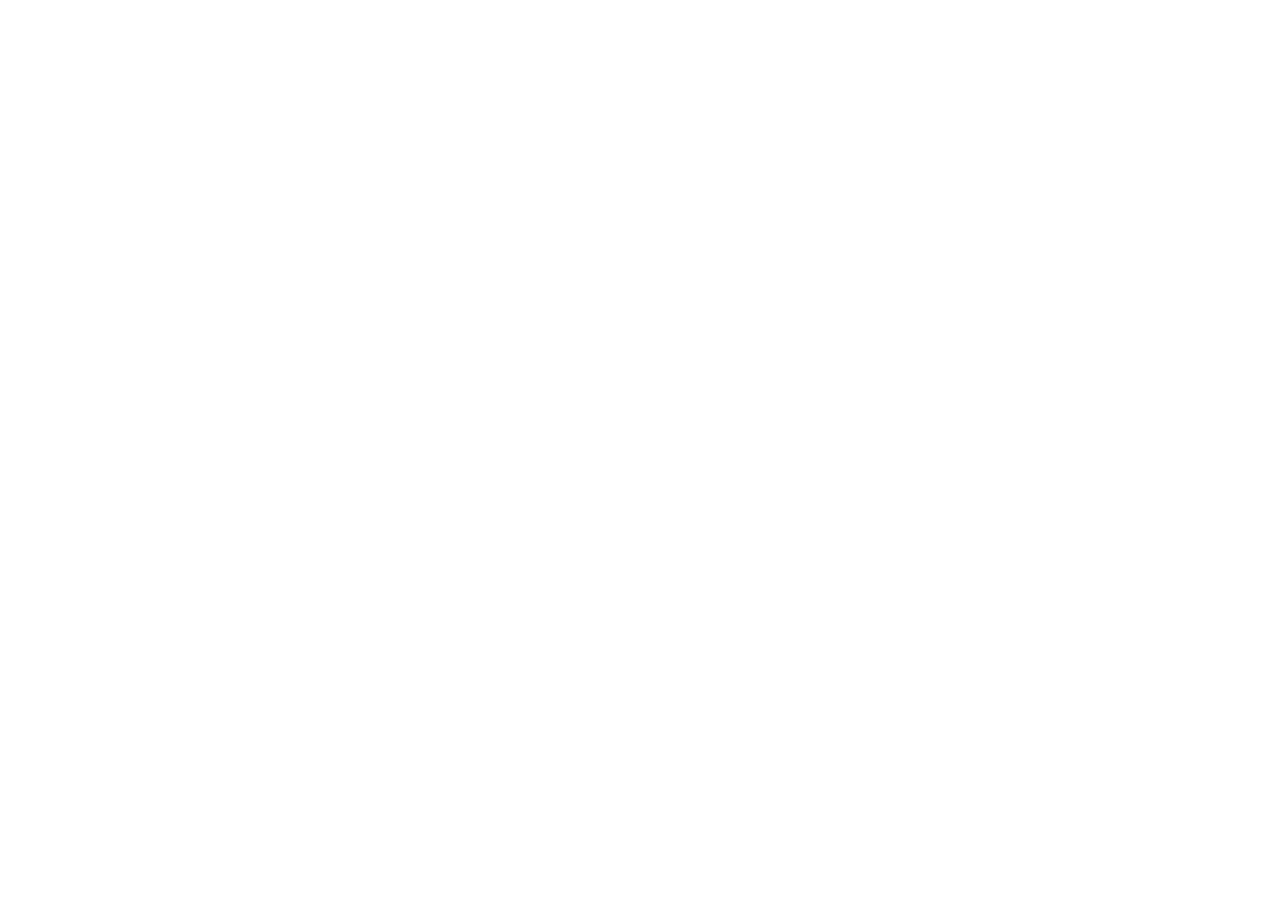
==== Index.html @ 45495340 "Inicialização do repositório com a criação do html e css da página inicial" ====
<!DOCTYPE html>
<html lang="PT-BR">
<head>
    <meta charset="UTF-8">
    <meta name="viewport" content="width=device-width, initial-scale=1.0">
    <title>Urbaniza</title>
</head>
<body>
    
</body>
</html>
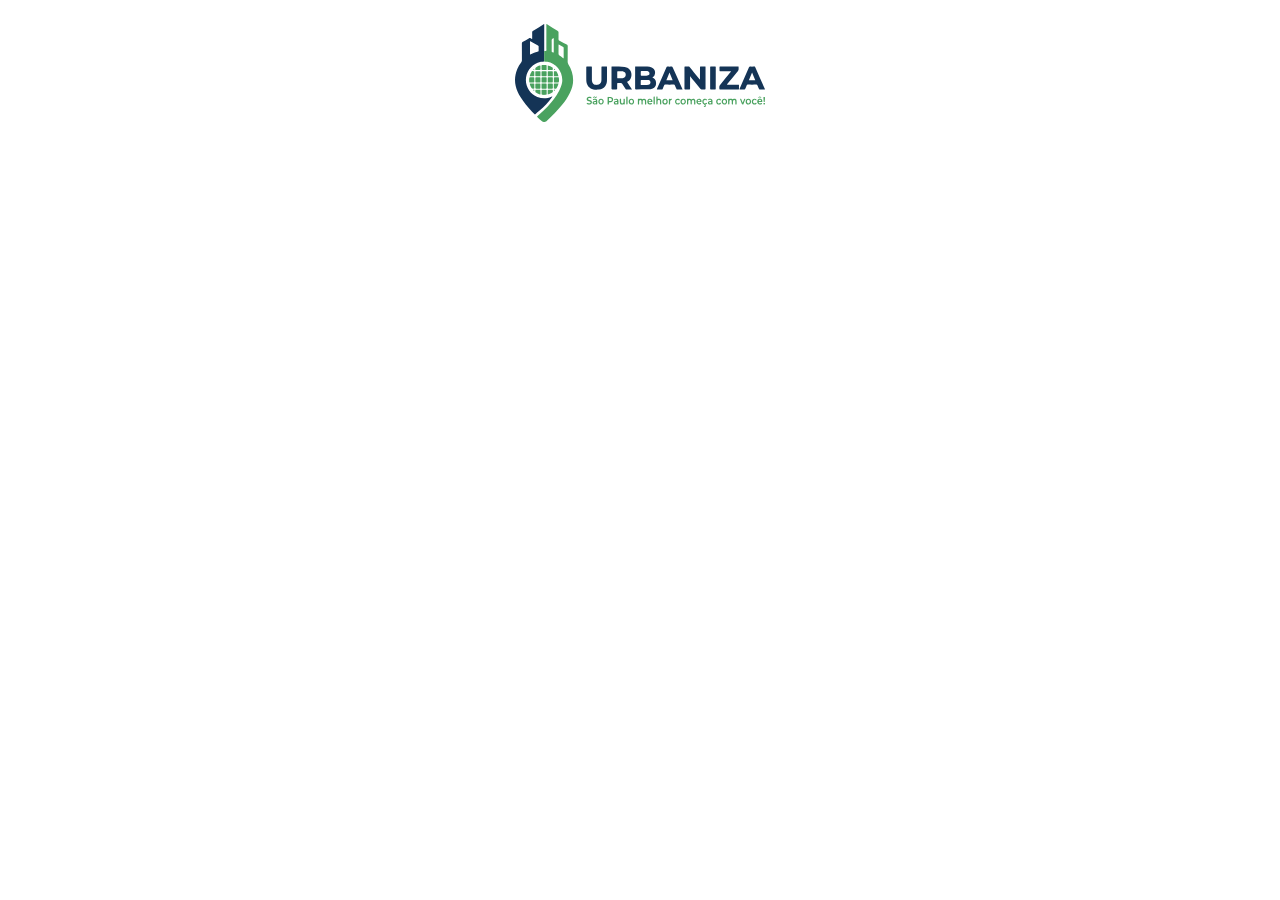
==== commit 42509789: "Adição do logo e responsividade para dispositivos móveis" ====
--- a/Index.html
+++ b/Index.html
@@ -4,8 +4,12 @@
     <meta charset="UTF-8">
     <meta name="viewport" content="width=device-width, initial-scale=1.0">
     <title>Urbaniza</title>
+    <link rel="stylesheet" href="Style.css">
 </head>
 <body>
+    <header>
+        <img src="./assets/Logo.svg" alt="Logo da Urbaniza" class="logo">   
+    </header>
     
 </body>
-</html>+</html> 
--- a/Style.css
+++ b/Style.css
@@ -0,0 +1,33 @@
+* {
+  box-sizing: border-box;
+}
+
+body {
+  margin: 0;
+  font-family: Arial, sans-serif;
+}
+
+header {
+  width: 100%;
+  display: flex;
+  justify-content: center;
+  align-items: center;
+  padding: 24px 16px;
+}
+
+.logo {
+  display: block;
+  width: 250px;
+  max-width: 100%;
+  height: auto;
+}
+
+@media (max-width: 600px) {
+  header {
+    padding: 16px;
+  }
+
+  .logo {
+    width: 200px;
+  }
+}
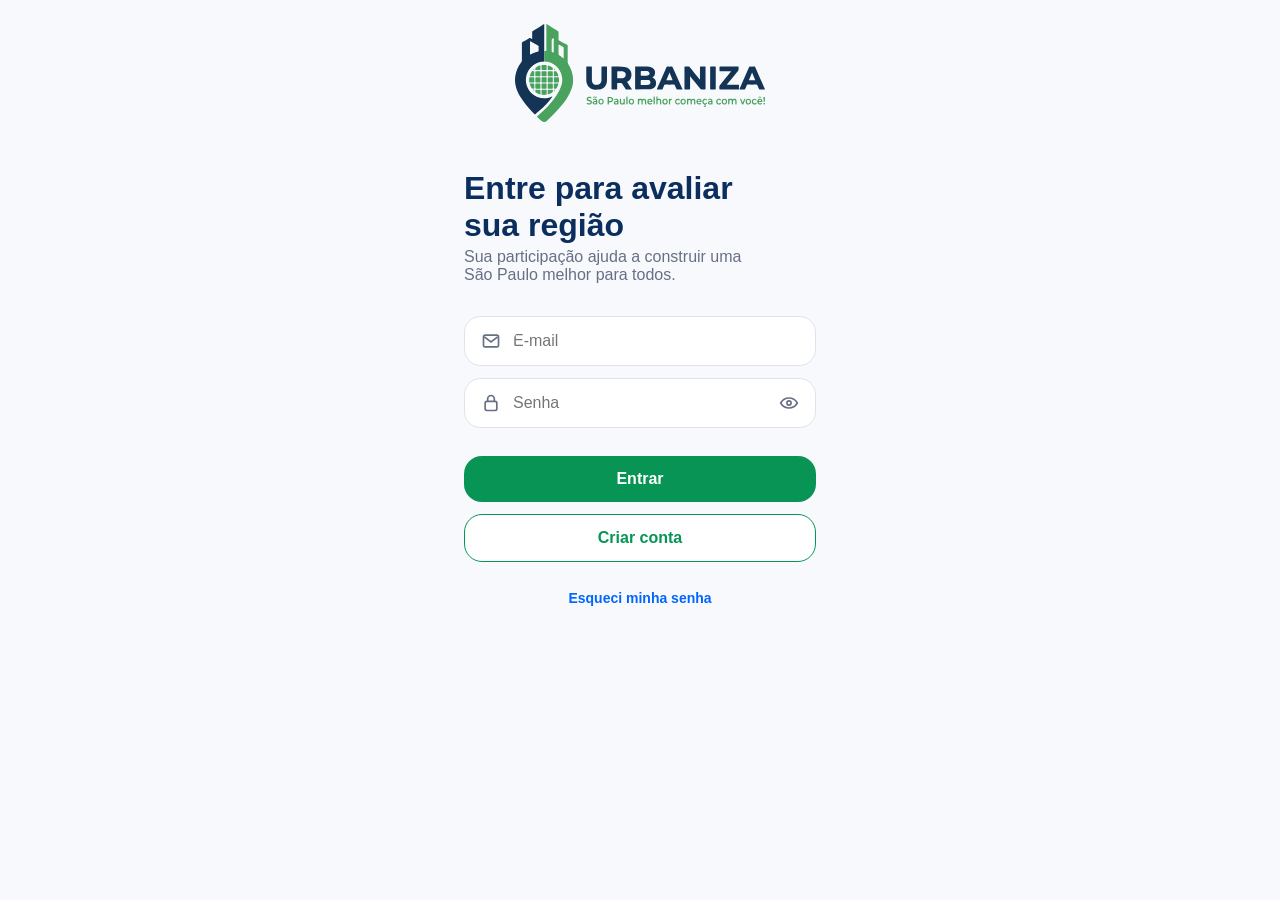
==== commit 576b5286: "Pagina de Longin com html e css finalizados" ====
--- a/Index.html
+++ b/Index.html
@@ -10,6 +10,32 @@
     <header>
         <img src="./assets/Logo.svg" alt="Logo da Urbaniza" class="logo">   
     </header>
+
+    <main>
+        <h1>Entre para avaliar <br>sua região</h1>
+        <p>
+            Sua participação ajuda a construir uma <br>São Paulo melhor para todos.
+        </p>
+        <form>
+            <div class="campo">
+                <img src="./assets/Email.svg" alt="" class="icone">
+                <input type="text" name="email" placeholder="E-mail" arial-label="E-mail" required>
+            </div>
+            
+            <div class="campo">
+                <img src="./assets/Cadeado.svg" alt="" class="icone">
+                <input type="password" name="senha" placeholder="Senha" arial-label="Senha" required>
+                <button type="button" class="mostrar-senha" aria-label="Mostrar senha">
+                <img src="./assets/Olho.svg" alt="" class="icone">
+  </button>
+            </div>
+            <button type="submit">Entrar</button>
+            <a href="Cadastro.html" class="criar-conta">Criar conta</a>
+            <a href="RecuperarSenha.html" class="recuperar-senha">Esqueci minha senha</a>
+        </form>
+
+
+    </main>
     
 </body>
 </html> 
--- a/Style.css
+++ b/Style.css
@@ -5,6 +5,7 @@
 body {
   margin: 0;
   font-family: Arial, sans-serif;
+  background-color: #F7F9FC;  
 }
 
 header {
@@ -22,6 +23,121 @@
   height: auto;
 }
 
+main{
+  width: 100%;
+  max-width: 400px;
+  margin: 0 auto;
+  padding: 24px;
+  text-align: center;
+}
+
+main h1,
+main p {
+  text-align: left;
+}
+
+main h1 {
+  margin-top: 0;
+  margin-bottom: 4px;
+  color: #0B2E5F;
+}
+
+main p {
+  margin-top: 0;
+  margin-bottom: 32px;
+  color: #667085;
+}
+
+form {
+  display: flex;
+  flex-direction: column;
+  gap: 12px;
+}
+
+input{
+  width: 100%;
+  padding: 14px 16px;
+  border: 1px solid #ccc;
+  border-radius: 16px;
+  background-color: white;
+  font-size: 16px;
+}
+
+form button[type="submit"] {
+  padding: 14px;
+  border: none;
+  border-radius: 18px;
+  background-color: #079455;
+  color: white;
+  font-size: 16px;
+  font-weight: bold;
+  cursor: pointer;
+  margin-top: 16px;
+}
+
+.criar-conta{
+  display: block;
+  padding: 14px;
+  border: 1px solid #079455;
+  border-radius: 18px;
+  color: #079455;
+  background-color: white;
+  text-align: center;
+  text-decoration: none;
+  font-weight: bold;
+  
+}
+
+.recuperar-senha {
+  display: block;
+  margin-top: 16px;
+  color: #0066ff;
+  font-size: 14px;
+  text-align: center;
+  text-decoration: none;
+  font-weight: bold;
+}
+
+.campo {
+  display: flex;
+  align-items: center;
+  gap: 12px;
+  padding: 14px 16px;
+  border: 1px solid #dfe3eb;
+  border-radius: 16px;
+  background-color: white;
+}
+
+.icone {
+  width: 20px;
+  height: 20px;
+  flex-shrink: 0;
+}
+
+.campo input {
+  flex: 1;
+  min-width: 0;
+  padding: 0;
+  border: none;
+  background: transparent;
+  font-size: 16px;
+}
+
+.campo:focus-within {
+  border-color: #009653;
+}
+
+.mostrar-senha {
+  display: flex;
+  align-items: center;
+  padding: 0;
+  border: none;
+  background: transparent;
+  cursor: pointer;
+}
+
+
+
 @media (max-width: 600px) {
   header {
     padding: 16px;
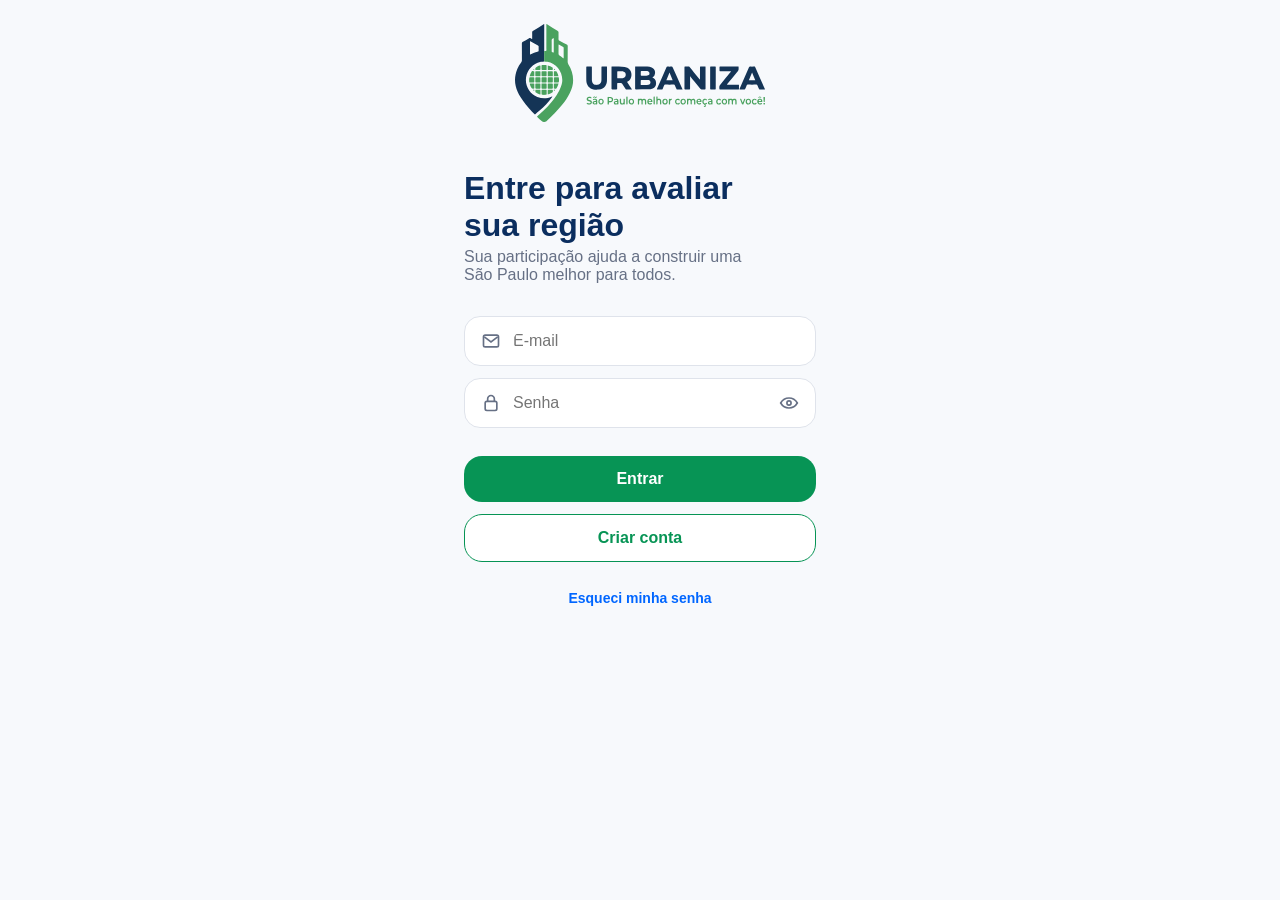
==== commit 1be569e8: "Criação da API" ====
--- a/Index.html
+++ b/Index.html
@@ -1,14 +1,16 @@
 <!DOCTYPE html>
 <html lang="PT-BR">
+
 <head>
     <meta charset="UTF-8">
     <meta name="viewport" content="width=device-width, initial-scale=1.0">
     <title>Urbaniza</title>
     <link rel="stylesheet" href="Style.css">
 </head>
+
 <body>
     <header>
-        <img src="./assets/Logo.svg" alt="Logo da Urbaniza" class="logo">   
+        <img src="./assets/Logo.svg" alt="Logo da Urbaniza" class="logo">
     </header>
 
     <main>
@@ -16,26 +18,29 @@
         <p>
             Sua participação ajuda a construir uma <br>São Paulo melhor para todos.
         </p>
-        <form>
+        <form data-conta="login">
             <div class="campo">
                 <img src="./assets/Email.svg" alt="" class="icone">
-                <input type="text" name="email" placeholder="E-mail" arial-label="E-mail" required>
+                <input type="email" name="email" placeholder="E-mail" aria-label="E-mail" required>
             </div>
-            
+
             <div class="campo">
                 <img src="./assets/Cadeado.svg" alt="" class="icone">
-                <input type="password" name="senha" placeholder="Senha" arial-label="Senha" required>
+                <input type="password" name="senha" placeholder="Senha" aria-label="Senha" required>
                 <button type="button" class="mostrar-senha" aria-label="Mostrar senha">
-                <img src="./assets/Olho.svg" alt="" class="icone">
-  </button>
+                    <img src="./assets/Olho.svg" alt="" class="icone">
+                </button>
             </div>
             <button type="submit">Entrar</button>
             <a href="Cadastro.html" class="criar-conta">Criar conta</a>
             <a href="RecuperarSenha.html" class="recuperar-senha">Esqueci minha senha</a>
+        <p id="mensagem-conta" role="status" aria-live="polite"></p>
         </form>
 
 
     </main>
-    
+
+<script src="Script_conta.js" defer></script>
 </body>
-</html> +
+</html>
